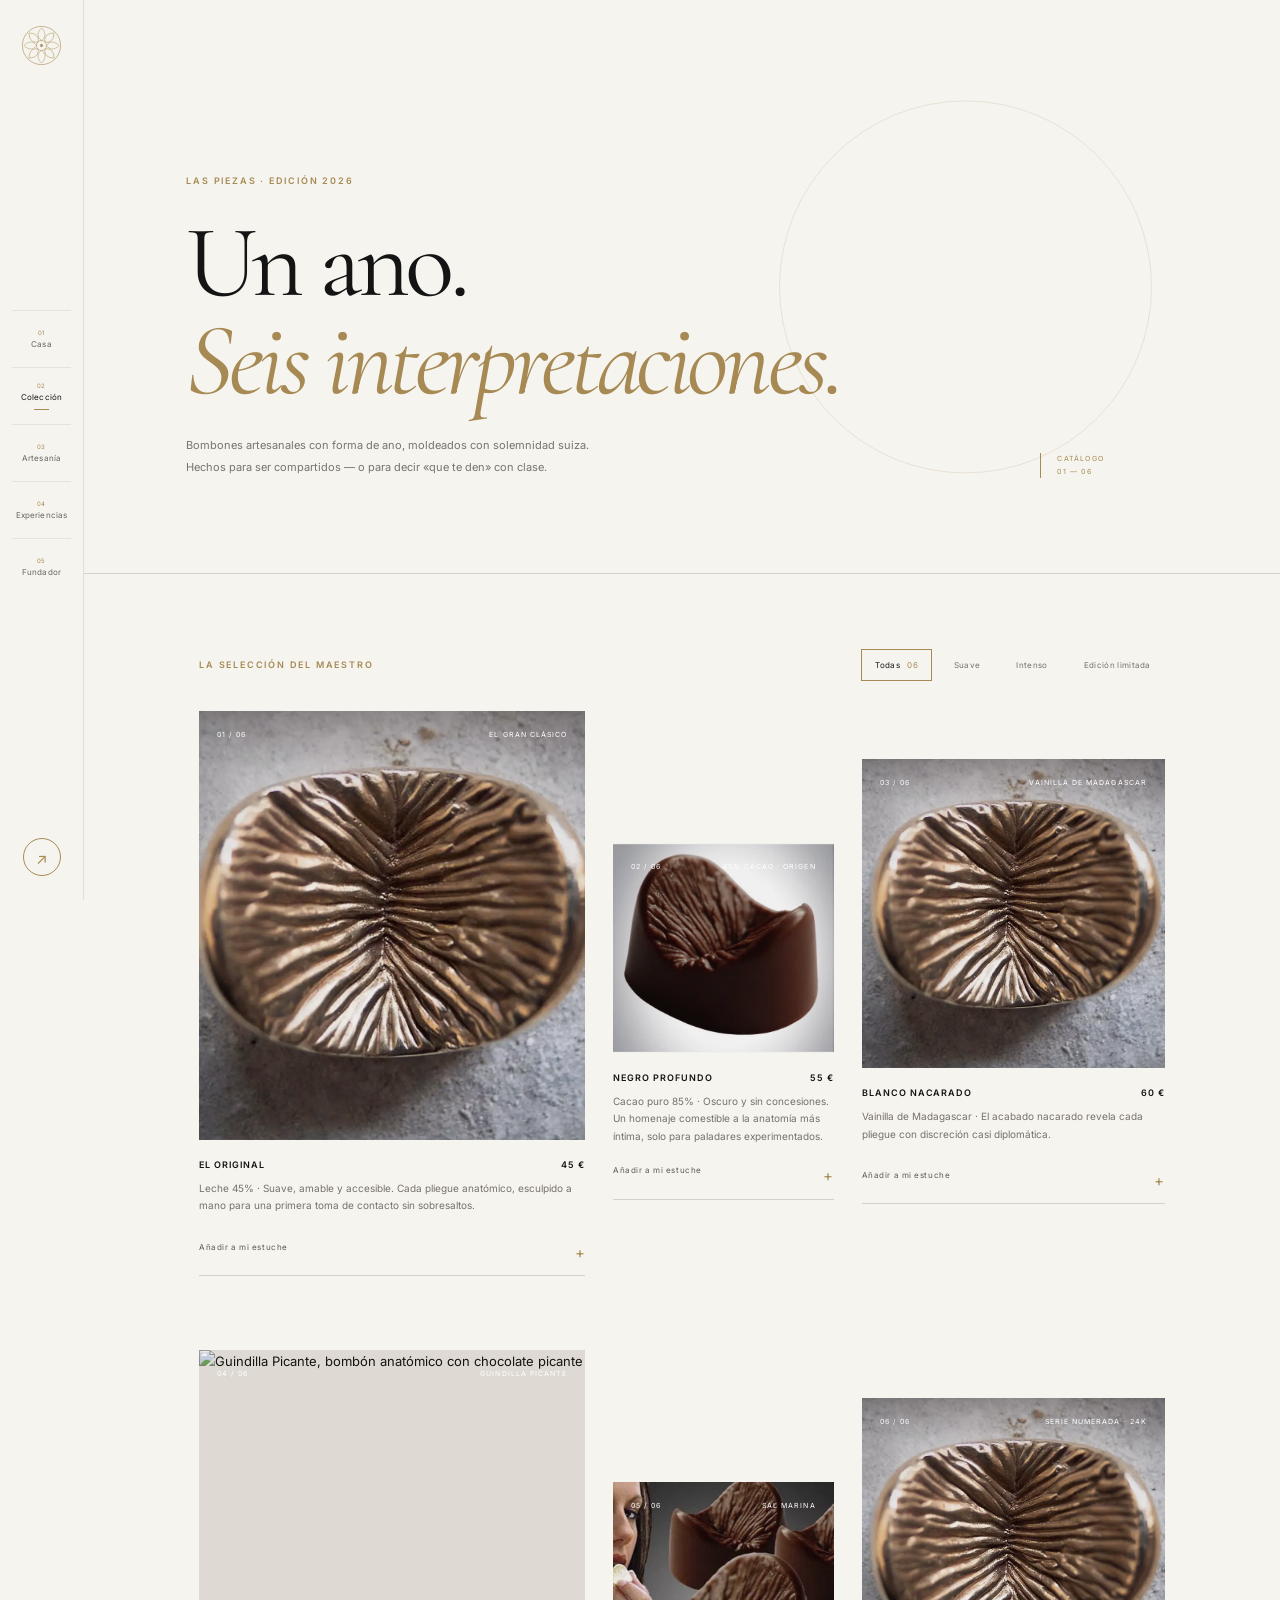
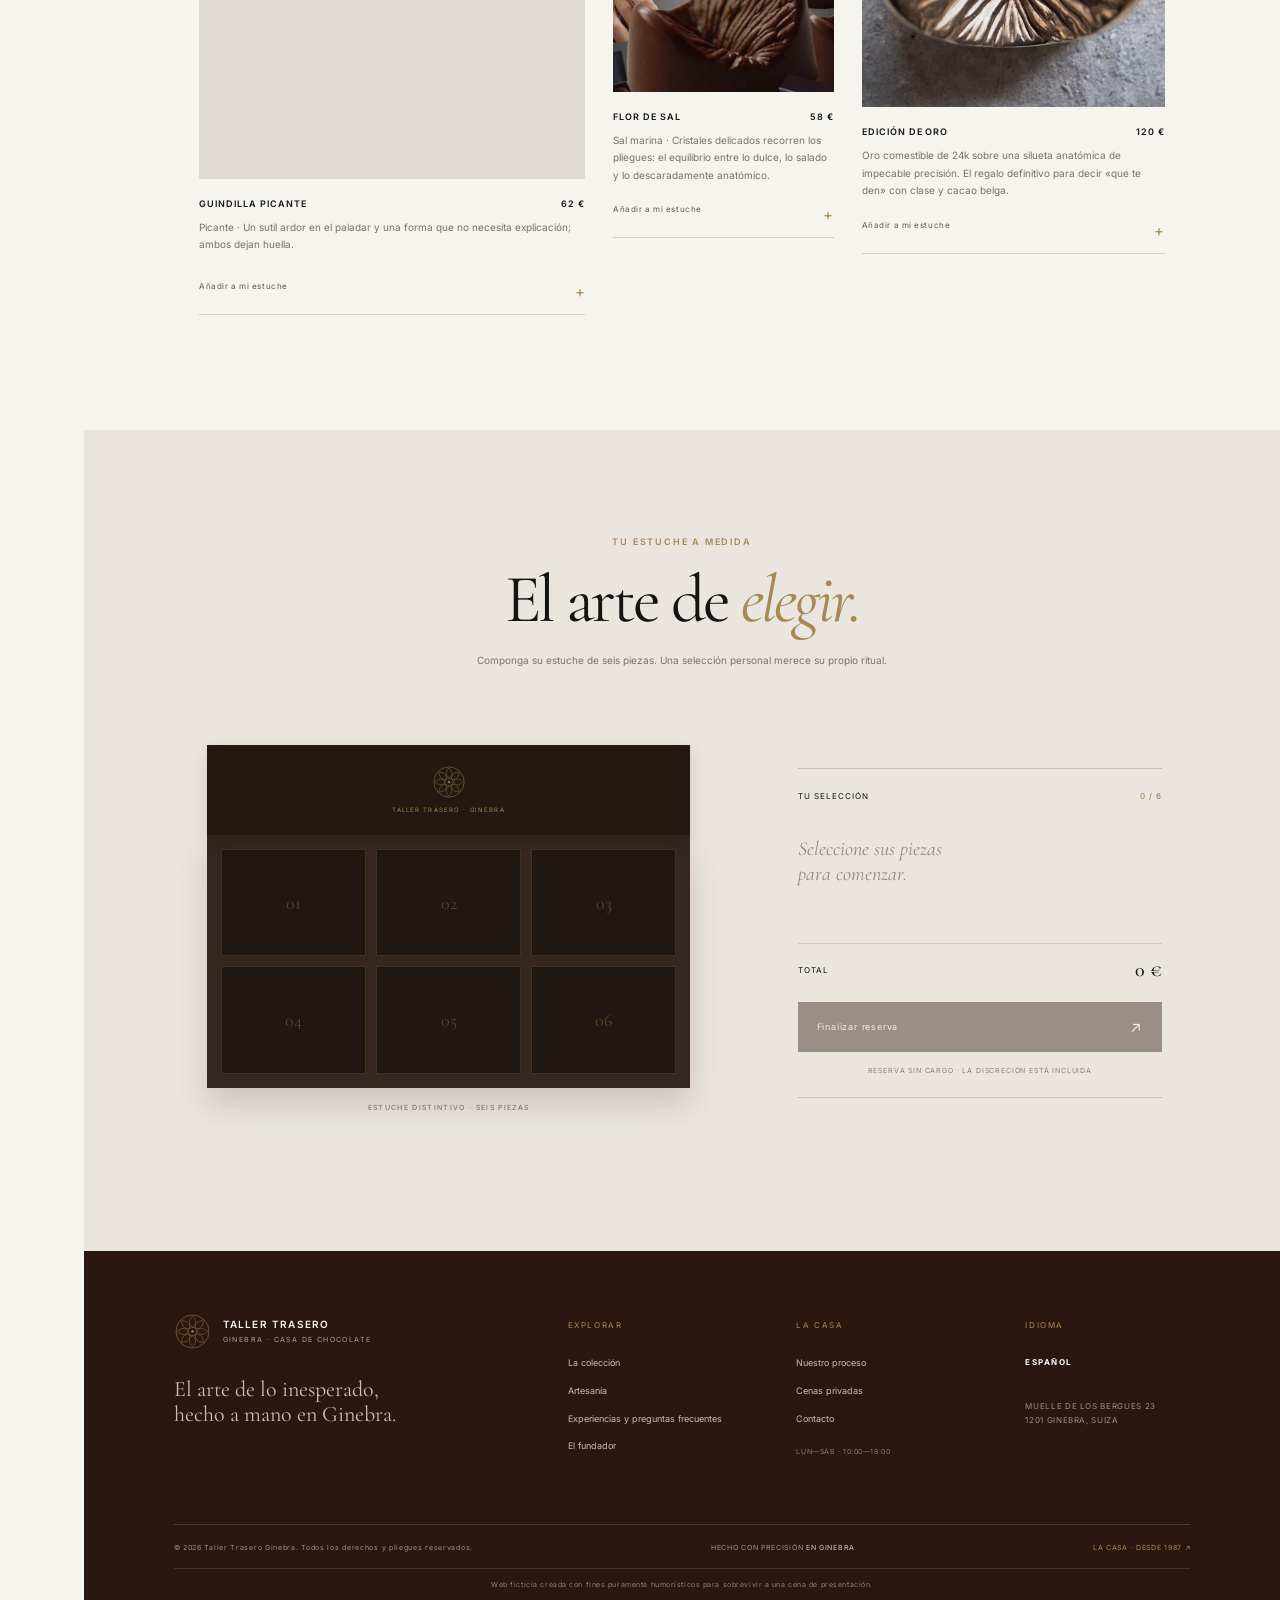
==== coleccion.html @ 3dacf58d "Add files via upload" ====
<!doctype html>
<html lang="es">
<head>
  <meta charset="utf-8"><meta name="viewport" content="width=device-width, initial-scale=1"><meta name="theme-color" content="#f6f4ef">
  <meta name="description" content="Seis bombones ficticios con forma de ano, de leche 45% a oro comestible: anatomía íntima, esculpida en cacao.">
  <title>Bombones con forma de ano — La Colección | Taller Trasero</title>
  <link rel="preconnect" href="https://fonts.googleapis.com"><link rel="preconnect" href="https://fonts.gstatic.com" crossorigin><link href="https://fonts.googleapis.com/css2?family=Cormorant+Garamond:wght@400;500;600;700&family=Inter:wght@300;400;500;600&display=swap" rel="stylesheet"><link rel="stylesheet" href="styles.css"><link rel="stylesheet" href="redesign.css"><script src="app.js" defer></script>
</head>
<body><div class="preloader" aria-hidden="true"><div class="preloader-inner"><img class="preloader-mark" src="img/atelier-sceau.svg" alt=""><span class="preloader-name">GINEBRA · DESDE 1987</span><div class="preloader-line"><i></i></div><span class="preloader-count">00</span></div></div><div class="page-wipe" aria-hidden="true"></div>
<header class="site-header"><a class="wordmark" href="index.html"><img class="brand-seal" src="img/atelier-sceau.svg" alt="Taller Trasero"><span class="wordmark-copy">TALLER TRASERO<small>GINEBRA · CASA DE CHOCOLATE</small></span></a><nav class="desktop-nav" aria-label="Navegación principal"><a href="index.html">Casa</a><a class="active" href="coleccion.html">Colección</a><a href="proceso.html">Artesanía</a><a href="preguntas.html">Experiencias</a><a href="fundador.html">Fundador</a></nav><a class="header-reserve" href="#configurador">Componer una caja <span>↗</span></a><button class="menu-toggle" aria-label="Abrir menú" aria-expanded="false"><span></span><span></span></button><div class="reading-progress"><i></i></div></header>
<div class="mobile-menu" aria-hidden="true"><div class="mobile-menu-top">TALLER TRASERO <span>GINEBRA</span></div><nav><a href="index.html"><small>01</small>Casa</a><a href="coleccion.html"><small>02</small>La colección</a><a href="proceso.html"><small>03</small>Artesanía</a><a href="preguntas.html"><small>04</small>Experiencias y preguntas frecuentes</a><a href="fundador.html"><small>05</small>El fundador</a></nav><span class="mobile-menu-note">CHOCOLATERÍA DE PRECISIÓN · DESDE 1987</span></div>
<main><section class="page-hero collection-hero"><p class="eyebrow reveal">LAS PIEZAS · EDICIÓN 2026</p><h1 class="display reveal">Un ano.<br><em>Seis interpretaciones.</em></h1><p class="page-intro reveal">Bombones artesanales con forma de ano, moldeados con solemnidad suiza.<br>Hechos para ser compartidos — o para decir «que te den» con clase.</p><span class="page-hero-index">CATÁLOGO<br>01 — 06</span></section>
<section class="catalog section-pad"><div class="catalog-toolbar"><p class="eyebrow reveal">LA SELECCIÓN DEL MAESTRO</p><div class="filters reveal" role="group" aria-label="Filtrar por intensidad"><button class="filter-button is-active" data-filter="all">Todas <span>06</span></button><button class="filter-button" data-filter="suave">Suave</button><button class="filter-button" data-filter="intenso">Intenso</button><button class="filter-button" data-filter="limited">Edición limitada</button></div></div>
<div class="product-grid catalog-grid">
<article class="product-card catalog-card reveal" data-intensity="suave" data-id="original" data-price="45"><div class="product-image"><img src="img/98.webp" alt="El Original, estuche de bombones artesanales con forma anatómica"><span class="product-number">01 / 06</span><span class="product-tag">EL GRAN CLÁSICO</span><span class="product-shine"></span></div><div class="product-meta"><span>EL ORIGINAL</span><span>45 €</span></div><p>Leche 45% · Suave, amable y accesible. Cada pliegue anatómico, esculpido a mano para una primera toma de contacto sin sobresaltos.</p><button class="add-piece" data-add="original">Añadir a mi estuche <span>+</span></button></article>
<article class="product-card catalog-card reveal" data-intensity="intenso" data-id="noir" data-price="55"><div class="product-image"><img src="img/ano1.avif" alt="Negro Profundo, bombón de chocolate oscuro con forma anatómica"><span class="product-number">02 / 06</span><span class="product-tag">85% CACAO · ORIGEN</span><span class="product-shine"></span></div><div class="product-meta"><span>NEGRO PROFUNDO</span><span>55 €</span></div><p>Cacao puro 85% · Oscuro y sin concesiones. Un homenaje comestible a la anatomía más íntima, solo para paladares experimentados.</p><button class="add-piece" data-add="noir">Añadir a mi estuche <span>+</span></button></article>
<article class="product-card catalog-card reveal" data-intensity="suave" data-id="blanc" data-price="60"><div class="product-image"><img src="img/98.webp" alt="Blanco Nacarado, primer plano de bombón con pliegues artesanales"><span class="product-number">03 / 06</span><span class="product-tag">VAINILLA DE MADAGASCAR</span><span class="product-shine"></span></div><div class="product-meta"><span>BLANCO NACARADO</span><span>60 €</span></div><p>Vainilla de Madagascar · El acabado nacarado revela cada pliegue con discreción casi diplomática.</p><button class="add-piece" data-add="blanc">Añadir a mi estuche <span>+</span></button></article>
<article class="product-card catalog-card reveal" data-intensity="intenso" data-id="piment" data-price="62"><div class="product-image"><img src="https://images.unsplash.com/photo-1549007994-cb92caebd54b?auto=format&fit=crop&w=1000&q=88" alt="Guindilla Picante, bombón anatómico con chocolate picante"><span class="product-number">04 / 06</span><span class="product-tag">GUINDILLA PICANTE</span><span class="product-shine"></span></div><div class="product-meta"><span>GUINDILLA PICANTE</span><span>62 €</span></div><p>Picante · Un sutil ardor en el paladar y una forma que no necesita explicación; ambos dejan huella.</p><button class="add-piece" data-add="piment">Añadir a mi estuche <span>+</span></button></article>
<article class="product-card catalog-card reveal" data-intensity="suave" data-id="fleur" data-price="58"><div class="product-image"><img src="img/eeb5a645-cfe2-4e63-8466-7c6f9b3dfd2b_16-9-discover-aspect-ratio_default_0.jpg" alt="Degustación de bombón artesanal Flor de Sal"><span class="product-number">05 / 06</span><span class="product-tag">SAL MARINA</span><span class="product-shine"></span></div><div class="product-meta"><span>FLOR DE SAL</span><span>58 €</span></div><p>Sal marina · Cristales delicados recorren los pliegues: el equilibrio entre lo dulce, lo salado y lo descaradamente anatómico.</p><button class="add-piece" data-add="fleur">Añadir a mi estuche <span>+</span></button></article>
<article class="product-card catalog-card reveal" data-intensity="limited" data-id="or" data-price="120"><div class="product-image"><img src="img/98.webp" alt="Edición de Oro, bombón con forma anatómica y acabado dorado"><span class="product-number">06 / 06</span><span class="product-tag">SERIE NUMERADA · 24K</span><span class="product-shine"></span></div><div class="product-meta"><span>EDICIÓN DE ORO</span><span>120 €</span></div><p>Oro comestible de 24k sobre una silueta anatómica de impecable precisión. El regalo definitivo para decir «que te den» con clase y cacao belga.</p><button class="add-piece" data-add="or">Añadir a mi estuche <span>+</span></button></article>
</div></section>
<section class="box-builder section-pad" id="configurador"><div class="builder-heading"><p class="eyebrow reveal">TU ESTUCHE A MEDIDA</p><h2 class="display reveal">El arte de <em>elegir.</em></h2><p class="reveal">Componga su estuche de seis piezas. Una selección personal merece su propio ritual.</p></div><div class="builder-layout"><div class="box-display reveal"><div class="box-lid"><img class="box-seal" src="img/atelier-sceau.svg" alt=""><small>TALLER TRASERO · GINEBRA</small></div><div class="box-slots" aria-label="Contenido del estuche"><div class="box-slot" data-slot="0"><span>01</span></div><div class="box-slot" data-slot="1"><span>02</span></div><div class="box-slot" data-slot="2"><span>03</span></div><div class="box-slot" data-slot="3"><span>04</span></div><div class="box-slot" data-slot="4"><span>05</span></div><div class="box-slot" data-slot="5"><span>06</span></div></div><p class="box-caption">ESTUCHE DISTINTIVO · SEIS PIEZAS</p></div><div class="builder-summary reveal"><div class="summary-top"><span>TU SELECCIÓN</span><span class="box-count"><b id="box-count">0</b> / 6</span></div><div class="selected-list" id="selected-list"><p class="empty-selection">Seleccione sus piezas<br>para comenzar.</p></div><div class="summary-total"><span>TOTAL</span><b id="box-total">0 €</b></div><button class="button button-dark reserve-button" id="reserve-button" disabled><span>Finalizar reserva</span><i>↗</i></button><p class="builder-disclaimer">RESERVA SIN CARGO · LA DISCRECIÓN ESTÁ INCLUIDA</p></div></div></section></main>
<div class="modal-backdrop" id="reservation-modal" aria-hidden="true"><div class="reservation-modal" role="dialog" aria-modal="true" aria-labelledby="modal-title"><button class="modal-close" aria-label="Cerrar">×</button><img class="modal-monogram" src="img/atelier-sceau.svg" alt=""><p class="eyebrow">RESERVA CONFIRMADA</p><h2 class="display" id="modal-title">Una elección<br><em>memorable.</em></h2><p>¡Enhorabuena! Tu caja de bombones de ano ha sido reservada (es broma, pero el hambre no). Como cortesía de la Casa, acabas de invitar oficialmente a una ronda de chupitos al creador de esta web en la cena de hoy.</p><span class="modal-signoff">GRACIAS POR TU GENEROSIDAD.</span><button class="button button-outline modal-done"><span>Volver a la colección</span><i>↗</i></button></div></div>
<footer class="site-footer"><div class="footer-main"><div class="footer-brand"><a class="wordmark footer-wordmark" href="index.html"><img class="brand-seal" src="img/atelier-sceau.svg" alt="Taller Trasero"><span class="wordmark-copy">TALLER TRASERO<small>GINEBRA · CASA DE CHOCOLATE</small></span></a><p>El arte de lo inesperado,<br>hecho a mano en Ginebra.</p></div><div class="footer-column"><span class="footer-label">EXPLORAR</span><a href="coleccion.html">La colección</a><a href="proceso.html">Artesanía</a><a href="preguntas.html">Experiencias y preguntas frecuentes</a><a href="fundador.html">El fundador</a></div><div class="footer-column"><span class="footer-label">LA CASA</span><a href="proceso.html">Nuestro proceso</a><a href="preguntas.html">Cenas privadas</a><a href="preguntas.html">Contacto</a><span class="footer-hours">LUN—SÁB · 10:00—18:00</span></div><div class="footer-column footer-language"><span class="footer-label">IDIOMA</span><span class="language-switch"><b>ESPAÑOL</b></span><span class="footer-address">MUELLE DE LOS BERGUES 23<br>1201 GINEBRA, SUIZA</span></div></div><div class="footer-bottom"><span>© 2026 Taller Trasero Ginebra. Todos los derechos y pliegues reservados.</span><span>HECHO CON PRECISIÓN <b>EN GINEBRA</b></span><a href="fundador.html">LA CASA · DESDE 1987 ↗</a></div><p class="fiction-note">Web ficticia creada con fines puramente humorísticos para sobrevivir a una cena de presentación.</p></footer></body></html>
---- styles.css ----
:root{--paper:#f6f4ef;--stone:#eae6df;--ink:#141414;--muted:#77736d;--gold:#a68953;--cocoa:#2a1810;--line:#d6d1c8;--serif:"Cormorant Garamond",Georgia,serif;--sans:"Inter",Arial,sans-serif;--ease:cubic-bezier(.16,1,.3,1)}
*{box-sizing:border-box}html{scroll-behavior:smooth;scroll-padding-top:90px}body{margin:0;background:var(--paper);color:var(--ink);font-family:var(--sans);font-size:13px;font-weight:400;line-height:1.75;-webkit-font-smoothing:antialiased}body.menu-open,body.modal-open{overflow:hidden}a{color:inherit;text-decoration:none}button,input,select{font:inherit}button{color:inherit}img{display:block;width:100%;height:100%;object-fit:cover}::selection{background:var(--gold);color:#fff}.display{font-family:var(--serif);font-weight:400;letter-spacing:-.045em;line-height:.96}.display em{font-weight:400;color:var(--gold)}.eyebrow{font-size:9px;letter-spacing:.2em;line-height:1.5;font-weight:600}.section-pad{padding-left:9vw;padding-right:9vw}
.preloader{position:fixed;inset:0;z-index:1000;background:var(--cocoa);color:var(--paper);display:grid;place-items:center;transition:transform 1.05s var(--ease),visibility 1.05s}.preloader.is-done{transform:translateY(-101%);visibility:hidden}.preloader-inner{width:min(230px,60vw);display:grid;justify-items:center;gap:12px}.preloader-mark{font:600 52px/.9 var(--serif);letter-spacing:-.08em}.preloader-name{font-size:8px;letter-spacing:.22em}.preloader-line{height:1px;width:100%;background:#745e43;margin-top:8px}.preloader-line i{display:block;width:0;height:100%;background:var(--gold);transition:width .1s linear}.preloader-count{font:400 12px var(--serif);letter-spacing:.12em}
.page-wipe{position:fixed;inset:0;z-index:900;background:var(--cocoa);transform:scaleY(0);transform-origin:bottom;pointer-events:none}.page-wipe.is-active{animation:wipe-out .7s var(--ease) forwards}@keyframes wipe-out{0%{transform:scaleY(0);transform-origin:bottom}45%{transform:scaleY(1);transform-origin:bottom}55%{transform:scaleY(1);transform-origin:top}100%{transform:scaleY(0);transform-origin:top}}
.site-header{position:fixed;left:0;right:0;top:0;height:78px;padding:0 5.2vw;display:flex;align-items:center;justify-content:space-between;z-index:100;background:rgba(246,244,239,.91);backdrop-filter:blur(14px);-webkit-backdrop-filter:blur(14px);border-bottom:1px solid rgba(42,24,16,.09)}.wordmark{display:flex;align-items:center;gap:12px;font-size:10px;font-weight:600;letter-spacing:.12em;line-height:1.25}.wordmark small{display:block;margin-top:5px;font-size:7px;letter-spacing:.2em;font-weight:400;color:var(--muted)}.wordmark-monogram{width:37px;height:37px;border:1px solid var(--gold);border-radius:50%;display:grid;place-items:center;font:500 19px var(--serif);letter-spacing:-.08em;color:var(--gold)}.desktop-nav{position:absolute;left:50%;transform:translateX(-50%);display:flex;gap:34px}.desktop-nav a{font-size:10px;color:#68645e;transition:color .25s}.desktop-nav a:hover,.desktop-nav a.active{color:var(--ink)}.desktop-nav a.active:after{content:"";height:1px;display:block;background:var(--gold);margin-top:5px}.header-reserve{font-size:9px;letter-spacing:.06em;border-bottom:1px solid var(--gold);padding:8px 0}.header-reserve span{color:var(--gold);padding-left:7px}.reading-progress{position:absolute;bottom:-1px;left:0;width:100%;height:2px}.reading-progress i{display:block;width:0;height:100%;background:var(--gold)}.menu-toggle{display:none;border:0;background:none;width:38px;height:38px;padding:10px;z-index:120}.menu-toggle span{display:block;width:19px;height:1px;background:var(--ink);margin:5px auto;transition:transform .35s}.menu-toggle[aria-expanded=true] span:first-child{transform:translateY(3px) rotate(45deg)}.menu-toggle[aria-expanded=true] span:last-child{transform:translateY(-3px) rotate(-45deg)}.mobile-menu{display:none}
.hero{min-height:790px;height:min(100vh,980px);padding:150px 9vw 80px;position:relative;display:grid;grid-template-columns:1fr 1.03fr;align-items:center;gap:5.5vw;overflow:hidden}.hero-copy{position:relative;z-index:2;padding-top:12px}.hero-copy>.eyebrow{color:var(--gold);margin-bottom:26px}.hero-copy>.eyebrow span{padding:0 6px}.hero h1{font-size:clamp(54px,6.45vw,98px);margin:0 0 24px}.hero-sub{font-size:12px;line-height:2;color:#6b665f;margin-bottom:32px}.button{min-height:50px;padding:0 18px;display:inline-flex;align-items:center;justify-content:space-between;gap:44px;font-size:9px;letter-spacing:.09em;border:1px solid;position:relative;overflow:hidden;transition:color .35s,border-color .35s;cursor:pointer}.button:before{content:"";position:absolute;inset:0;transform:translateY(101%);transition:transform .45s var(--ease);z-index:0}.button:hover:before{transform:translateY(0)}.button span,.button i{position:relative;z-index:1;font-style:normal}.button i{font-size:15px}.button-dark{background:var(--cocoa);border-color:var(--cocoa);color:var(--paper)}.button-dark:before{background:var(--gold)}.button-outline{background:transparent;border-color:var(--gold);color:var(--ink)}.button-outline:before{background:var(--gold)}.button-outline:hover{color:#fff}.hero-edition{display:flex;align-items:center;gap:12px;margin-top:68px;font-size:8px;letter-spacing:.12em;line-height:1.8;color:var(--muted)}.hero-edition b{color:var(--ink);font-weight:500}.edition-rule{height:1px;width:36px;background:var(--gold)}.hero-visual{height:min(64vw,670px);max-height:72vh;position:relative;margin-right:-7vw}.hero-image-frame{height:100%;position:relative;overflow:hidden;background:var(--stone)}.hero-image-frame img{filter:saturate(.7);transition:transform 1.2s var(--ease);object-position:center}.hero-image-frame:hover img{transform:scale(1.035)}.hero-image-frame:after{content:"";position:absolute;inset:0;background:linear-gradient(180deg,rgba(0,0,0,.06),transparent 30%,transparent 67%,rgba(0,0,0,.17))}.hero-image-wash{position:absolute;inset:0;z-index:1;background:linear-gradient(90deg,rgba(42,24,16,.14),transparent 40%);mix-blend-mode:multiply}.image-index{position:absolute;z-index:2;bottom:22px;left:22px;color:#fff;font-size:8px;letter-spacing:.17em}.hero-stamp{position:absolute;z-index:2;right:25px;top:25px;border:1px solid rgba(246,244,239,.72);border-radius:50%;height:90px;width:90px;color:#fff;display:flex;flex-direction:column;justify-content:center;align-items:center;text-align:center}.hero-stamp span{font:500 31px/.85 var(--serif)}.hero-stamp small{font-size:6px;letter-spacing:.12em;line-height:1.5;margin-top:5px}.hero-side-note{writing-mode:vertical-rl;position:absolute;right:2vw;top:50%;transform:translateY(-50%);font-size:7px;letter-spacing:.2em;color:var(--muted)}.hero-scroll{position:absolute;bottom:28px;left:9vw;color:var(--muted);font-size:7px;letter-spacing:.17em}.hero-scroll i{font-style:normal;color:var(--gold);margin-left:10px}
.ticker{background:var(--cocoa);color:var(--paper);height:48px;display:flex;align-items:center;overflow:hidden;white-space:nowrap}.ticker-track{display:flex;align-items:center;gap:32px;min-width:max-content;animation:ticker 36s linear infinite}.ticker span{font-size:8px;letter-spacing:.2em}.ticker b{font-size:8px;font-weight:400;color:var(--gold)}@keyframes ticker{to{transform:translateX(-50%)}}
.press-section{padding-top:75px;padding-bottom:72px;text-align:center}.press-section>.eyebrow{color:var(--gold);margin:0 0 32px}.press-logos{display:flex;justify-content:space-between;align-items:center;gap:24px;color:#686159}.press-vogue{font:500 21px var(--serif);letter-spacing:.08em}.press-vogue small{display:block;font:500 6px var(--sans);letter-spacing:.27em}.press-michelin{font:500 9px/1.1 var(--sans);letter-spacing:.14em}.press-michelin b{font-size:15px;letter-spacing:.18em}.press-ft{font:600 14px Georgia,serif;letter-spacing:-.04em}.press-bon{font:600 20px var(--serif);font-style:italic}
.collection-preview{padding-top:105px;padding-bottom:125px;background:#eeebe5}.section-heading{display:flex;align-items:flex-end;justify-content:space-between;margin-bottom:44px}.section-heading .eyebrow,.catalog-toolbar .eyebrow,.builder-heading .eyebrow,.facts-heading .eyebrow{color:var(--gold);margin:0 0 19px}.section-heading h2,.builder-heading h2,.facts-heading h2{font-size:clamp(44px,5.3vw,74px);margin:0}.text-link{font-size:9px;letter-spacing:.08em;border-bottom:1px solid var(--gold);padding-bottom:8px;white-space:nowrap}.text-link span{color:var(--gold);margin-left:14px}.product-grid{display:grid;grid-template-columns:repeat(3,minmax(0,1fr));gap:22px}.product-card{min-width:0}.product-image{height:auto;aspect-ratio:1/1.07;position:relative;overflow:hidden;background:var(--stone)}.product-image img{filter:saturate(.65);transition:transform .8s var(--ease),filter .8s}.product-card:hover .product-image img{transform:scale(1.04);filter:saturate(.85)}.product-image:after{content:"";position:absolute;inset:0;background:rgba(42,24,16,.06);pointer-events:none}.product-number,.product-tag{position:absolute;z-index:2;top:18px;font-size:7px;letter-spacing:.15em;color:#fff}.product-number{left:18px}.product-tag{right:18px;text-align:right}.product-shine{position:absolute;z-index:3;inset:-50%;background:linear-gradient(115deg,transparent 42%,rgba(255,239,196,.25) 49%,rgba(166,137,83,.19) 52%,transparent 60%);transform:translateX(-75%) rotate(9deg);transition:transform .85s var(--ease);pointer-events:none}.product-card:hover .product-shine,.product-card.is-shining .product-shine{transform:translateX(65%) rotate(9deg)}.product-meta{display:flex;justify-content:space-between;gap:10px;margin-top:17px;font-size:9px;font-weight:600;letter-spacing:.11em}.product-card>p{font-size:10px;line-height:1.75;color:#77716a;margin:7px 0 0}.mobile-only{display:none}
.manifesto{display:grid;grid-template-columns:1fr 1fr;min-height:575px;background:#d9d4cc}.manifesto-image{height:100%;min-height:575px;overflow:hidden}.manifesto-image img{filter:saturate(.5);object-position:center}.manifesto-copy{padding:80px 10vw 70px 8vw;position:relative;align-self:center}.manifesto-copy .eyebrow{color:var(--gold)}.quote-mark{display:block;font:100px/.8 var(--serif);color:var(--gold);margin-top:40px}.manifesto blockquote{font-size:clamp(38px,4.2vw,60px);margin:0;max-width:560px}.manifesto-credit{font-size:8px;letter-spacing:.13em;margin-top:28px}.manifesto-credit span{color:var(--muted)}.manifesto-seal{position:absolute;right:7vw;bottom:48px;width:68px;height:68px;border:1px solid rgba(166,137,83,.65);border-radius:50%;display:grid;place-content:center;text-align:center;font-size:6px;line-height:1.4;letter-spacing:.15em;color:var(--gold)}.manifesto-seal b{font:500 20px var(--serif)}
.founder-teaser{padding-top:105px;padding-bottom:120px}.teaser-rule{height:1px;background:var(--line);margin-bottom:50px;transform-origin:left}.founder-teaser>.eyebrow{color:var(--gold)}.teaser-row{display:grid;grid-template-columns:1fr .8fr 64px;align-items:end;gap:30px}.teaser-row h2{font-size:clamp(49px,6vw,82px);margin:15px 0 0}.teaser-row p{font-size:11px;color:var(--muted);margin:0 0 7px}.round-link{width:58px;height:58px;border:1px solid var(--gold);border-radius:50%;display:grid;place-items:center;font-size:21px;color:var(--gold);transition:background .3s,color .3s,transform .3s}.round-link:hover{background:var(--gold);color:#fff;transform:rotate(45deg)}
.site-footer{background:var(--cocoa);color:var(--paper);padding:62px 7vw 20px}.footer-main{display:grid;grid-template-columns:2fr 1fr 1fr 1fr;gap:5vw;padding-bottom:65px}.footer-wordmark{color:var(--paper)}.footer-wordmark small{color:#a7a097}.footer-brand>p{font:400 22px/1.15 var(--serif);color:#c7c0b5;margin-top:27px}.footer-column{display:flex;flex-direction:column;align-items:flex-start;gap:12px;padding-top:5px;font-size:9px;color:#c5bdb3}.footer-label{color:var(--gold);font-size:8px;letter-spacing:.2em;margin-bottom:11px}.footer-column a{transition:color .2s}.footer-column a:hover{color:#fff}.footer-hours{font-size:7px;letter-spacing:.08em;color:#86796c;margin-top:8px}.language-switch{font-size:8px;letter-spacing:.18em}.language-switch i{font-style:normal;color:#796e63;padding:0 5px}.language-switch b{color:#fff}.footer-address{font-size:8px;line-height:1.8;letter-spacing:.08em;color:#998f83;margin-top:18px}.footer-bottom{border-top:1px solid rgba(246,244,239,.16);padding-top:17px;display:flex;justify-content:space-between;gap:20px;font-size:7px;letter-spacing:.1em;color:#9e9487}.footer-bottom b{font-weight:400;color:#d4cab9}.footer-bottom a{color:var(--gold)}
.page-hero{min-height:485px;padding:174px 9vw 95px;position:relative;overflow:hidden;border-bottom:1px solid var(--line)}.page-hero:after{content:"";position:absolute;width:37vw;height:37vw;max-width:540px;max-height:540px;border-radius:50%;border:1px solid rgba(166,137,83,.18);right:7vw;top:105px;pointer-events:none}.page-hero>.eyebrow{color:var(--gold);margin:0 0 25px}.page-hero h1{font-size:clamp(58px,8vw,112px);margin:0}.page-intro{font-size:11px;line-height:2;color:var(--muted);margin:25px 0 0}.page-hero-index{position:absolute;right:9vw;bottom:40px;font-size:7px;line-height:1.8;letter-spacing:.17em;color:var(--gold);text-align:right}
.catalog{padding-top:75px;padding-bottom:115px}.catalog-toolbar{display:flex;justify-content:space-between;align-items:center;margin-bottom:30px}.catalog-toolbar .eyebrow{margin:0}.filters{display:flex;gap:8px}.filter-button{border:1px solid transparent;background:none;padding:8px 13px;font-size:8px;letter-spacing:.04em;color:#77716a;cursor:pointer;transition:all .3s}.filter-button:hover,.filter-button.is-active{color:var(--ink);border-color:var(--gold)}.filter-button span{color:var(--gold);margin-left:5px}.catalog-grid{grid-template-columns:repeat(3,minmax(0,1fr));row-gap:52px}.catalog-card>p{min-height:42px}.add-piece{border:0;border-bottom:1px solid var(--line);width:100%;text-align:left;background:none;padding:12px 0 9px;margin-top:6px;font-size:8px;letter-spacing:.07em;color:#5e5952;display:flex;justify-content:space-between;cursor:pointer;transition:color .25s,border-color .25s}.add-piece span{font-size:15px;color:var(--gold)}.add-piece:hover{color:var(--gold);border-color:var(--gold)}.catalog-card.is-hidden{display:none}
.box-builder{background:var(--stone);padding-top:105px;padding-bottom:115px}.builder-heading{text-align:center;max-width:590px;margin:0 auto 60px}.builder-heading>p:last-child{color:var(--muted);font-size:10px;margin-top:20px}.builder-layout{display:grid;grid-template-columns:1.15fr .85fr;gap:8vw;max-width:960px;margin:0 auto;align-items:center}.box-display{padding:15px 5px}.box-lid{height:90px;background:#241811;color:var(--gold);display:flex;align-items:center;justify-content:center;flex-direction:column;gap:6px;box-shadow:0 6px 14px rgba(0,0,0,.12);position:relative;z-index:1}.box-lid span{font:500 28px/.8 var(--serif)}.box-lid small{font-size:6px;letter-spacing:.19em}.box-slots{display:grid;grid-template-columns:repeat(3,1fr);background:#35261f;padding:14px;gap:10px;box-shadow:0 17px 30px rgba(42,24,16,.16)}.box-slot{aspect-ratio:1.35;background:#211712;border:1px solid rgba(166,137,83,.23);display:grid;place-items:center;position:relative;overflow:hidden;transition:background .3s,transform .35s var(--ease)}.box-slot>span{font:400 18px var(--serif);color:rgba(166,137,83,.4)}.box-slot.is-filled{background:radial-gradient(ellipse at 50% 45%,#7d5140 0,#452a20 35%,#251811 70%);animation:slot-pop .45s var(--ease)}.box-slot.is-filled:before{content:"";position:absolute;width:43%;height:38%;border-radius:48% 52% 43% 57%;background:radial-gradient(ellipse at 38% 30%,#976a50,#48291d 63%,#1d110c);box-shadow:inset 4px 2px 6px rgba(255,224,184,.15),3px 4px 5px rgba(0,0,0,.5);transform:rotate(-5deg)}.box-slot.is-filled>span{position:absolute;right:8px;top:4px;font:400 7px var(--sans);color:rgba(255,255,255,.55)}@keyframes slot-pop{0%{transform:scale(.88);opacity:.5}100%{transform:scale(1);opacity:1}}.box-caption{text-align:center;font-size:7px;letter-spacing:.19em;color:#766a5e;margin-top:14px}.builder-summary{border-top:1px solid #c9c1b6;border-bottom:1px solid #c9c1b6;padding:20px 0}.summary-top,.summary-total{display:flex;justify-content:space-between;align-items:center;font-size:8px;letter-spacing:.13em}.box-count{color:var(--muted)}.box-count b{color:var(--gold);font-weight:500}.selected-list{min-height:140px;padding:14px 0}.empty-selection{font:italic 20px/1.25 var(--serif);color:#948a7f}.selected-item{display:flex;justify-content:space-between;align-items:center;padding:7px 0;font-size:9px;border-bottom:1px solid rgba(42,24,16,.1)}.selected-item button{border:0;background:none;color:#9a8b79;font-size:15px;cursor:pointer}.summary-total{padding:14px 0 20px;border-top:1px solid rgba(42,24,16,.13)}.summary-total b{font:500 20px var(--serif);letter-spacing:0}.reserve-button{width:100%}.reserve-button:disabled{opacity:.42;cursor:not-allowed}.builder-disclaimer{text-align:center;font-size:7px;letter-spacing:.12em;color:#8b8175;margin:13px 0 0}.modal-backdrop{position:fixed;inset:0;z-index:500;background:rgba(20,15,12,.73);display:grid;place-items:center;padding:22px;opacity:0;visibility:hidden;transition:opacity .35s,visibility .35s}.modal-backdrop.is-open{opacity:1;visibility:visible}.reservation-modal{max-width:470px;width:100%;background:var(--paper);padding:52px clamp(28px,6vw,65px);text-align:center;position:relative;transform:translateY(18px);transition:transform .5s var(--ease)}.is-open .reservation-modal{transform:translateY(0)}.modal-close{position:absolute;right:17px;top:13px;border:0;background:none;font-size:26px;font-weight:300;color:#8a8177;cursor:pointer}.modal-monogram{font:500 28px var(--serif);color:var(--gold)}.reservation-modal>.eyebrow{color:var(--gold);margin:14px 0}.reservation-modal h2{font-size:51px;margin:0 0 18px}.reservation-modal>p:not(.eyebrow){font:400 17px/1.45 var(--serif);color:#5d554c}.modal-signoff{font-size:7px;letter-spacing:.17em;color:var(--gold);display:block;margin:20px 0 24px}.modal-done{font-size:8px}
.process-hero{background:#eeebe5}.process-intro{display:grid;grid-template-columns:1fr 1fr;gap:9vw;align-items:center;padding-top:110px;padding-bottom:115px}.process-intro-image{position:relative;height:430px}.process-intro-image img{filter:saturate(.55)}.process-intro-image span,.step-visual span,.catering-image>span{position:absolute;left:18px;bottom:17px;color:#fff;font-size:7px;letter-spacing:.17em}.process-intro-copy .eyebrow{color:var(--gold)}.process-intro-copy h2{font-size:clamp(46px,5vw,70px);margin:22px 0}.process-intro-copy>p:not(.eyebrow){max-width:390px;color:#746e66;font-size:11px;line-height:2;margin-bottom:26px}.process-steps{padding:0 9vw}.process-step{display:grid;grid-template-columns:75px 1.1fr .82fr;gap:4vw;align-items:center;border-top:1px solid var(--line);padding:75px 0;position:relative}.step-number{align-self:start;font:400 57px/1 var(--serif);color:var(--gold)}.step-number span{font-size:21px;margin-left:10px;color:#c4b8a5}.step-content>.eyebrow{color:var(--gold)}.step-content h2{font-size:clamp(42px,4.3vw,61px);margin:14px 0 17px}.step-content>p:not(.eyebrow){max-width:470px;color:#746e66;font-size:10px;line-height:2}.step-spec{display:grid;grid-template-columns:1fr 1fr;gap:7px 15px;border-top:1px solid var(--line);padding-top:13px;margin-top:22px;max-width:430px;font-size:7px;letter-spacing:.13em;color:#887e70}.step-spec b{font-weight:500;color:var(--ink)}.step-visual{height:330px;position:relative;overflow:hidden;background:var(--stone)}.step-visual img{filter:saturate(.55);transition:transform .8s var(--ease)}.step-visual:hover img{transform:scale(1.04)}.step-visual:after,.process-intro-image:after,.catering-image:after{content:"";position:absolute;inset:0;background:linear-gradient(180deg,transparent 65%,rgba(0,0,0,.3));pointer-events:none}.comparison-section{padding-top:100px;padding-bottom:120px;background:#eae6df}.comparison-section>.eyebrow{color:var(--gold)}.comparison-section h2{font-size:clamp(46px,5.3vw,74px);margin:15px 0 45px}.comparison-table{border-top:1px solid #cbc4b9}.comparison-row{display:grid;grid-template-columns:.75fr 1.2fr 1.3fr;gap:20px;padding:17px 13px;border-bottom:1px solid #cbc4b9;font-size:9px;color:#726b62}.comparison-row>span:first-child{color:var(--ink)}.comparison-row b{font-weight:500;color:var(--cocoa)}.comparison-head{font-size:7px;letter-spacing:.15em;color:var(--gold);padding-top:13px;padding-bottom:13px}
.faq-hero{background:#eeebe5}.faq-section{display:grid;grid-template-columns:.72fr 1.28fr;gap:10vw;padding-top:120px;padding-bottom:125px}.faq-aside>.eyebrow{color:var(--gold)}.faq-aside h2{font-size:clamp(46px,5vw,69px);margin:20px 0}.faq-aside>p:not(.eyebrow){max-width:250px;color:var(--muted);font-size:10px;line-height:1.9;margin-bottom:24px}.accordion{border-top:1px solid var(--line)}.faq-item{border-bottom:1px solid var(--line)}.faq-question{display:flex;align-items:center;justify-content:space-between;width:100%;padding:22px 0;background:none;border:0;text-align:left;cursor:pointer;font:400 23px/1.2 var(--serif);letter-spacing:-.02em}.faq-question i{position:relative;width:18px;height:18px;flex:0 0 18px;margin-left:16px}.faq-question i:before,.faq-question i:after{content:"";position:absolute;background:var(--gold);left:3px;top:8px;width:12px;height:1px;transition:transform .3s}.faq-question i:after{transform:rotate(90deg)}.faq-item.is-open .faq-question i:after{transform:rotate(0)}.faq-answer{display:grid;grid-template-rows:0fr;transition:grid-template-rows .45s var(--ease)}.faq-item.is-open .faq-answer{grid-template-rows:1fr}.faq-answer p{overflow:hidden;margin:0;max-width:570px;padding:0 35px 0 0;color:#756f67;font-size:10px;line-height:1.9;transition:padding .4s}.faq-item.is-open .faq-answer p{padding:0 35px 22px 0}
.catering-section{display:grid;grid-template-columns:1fr 1fr;background:#ded9d1}.catering-image{min-height:690px;position:relative}.catering-image img{filter:saturate(.55)}.catering-image:after{background:linear-gradient(180deg,transparent 60%,rgba(0,0,0,.42))}.catering-content{padding:90px clamp(35px,8vw,120px);align-self:center}.catering-content>.eyebrow{color:var(--gold)}.catering-content h2{font-size:clamp(47px,5vw,70px);margin:20px 0}.catering-content>p:not(.eyebrow){max-width:390px;color:#716b64;font-size:10px;line-height:2;margin-bottom:28px}.contact-form{display:grid;gap:17px}.contact-form label{font-size:7px;letter-spacing:.15em;color:#766e64}.contact-form input,.contact-form select{display:block;width:100%;margin-top:6px;padding:10px 0;border:0;border-bottom:1px solid #b8afa3;background:transparent;color:var(--ink);border-radius:0;font-size:10px;outline:none}.contact-form input:focus,.contact-form select:focus{border-color:var(--gold)}.contact-form input::placeholder{color:#9e968d}.contact-form select{appearance:none;cursor:pointer}.contact-form .button{justify-self:start;margin-top:7px}.form-response{min-height:20px;font:italic 17px/1.3 var(--serif);color:var(--cocoa);margin:0}
.founder-page-hero{min-height:650px;padding:160px 9vw 80px;display:grid;grid-template-columns:1fr .83fr;gap:7vw;align-items:center;background:#eeebe5}.founder-page-hero>.founder-info>.eyebrow{color:var(--gold)}.founder-page-hero>div:first-child>.eyebrow{color:var(--gold)}.founder-page-hero h1{font-size:clamp(54px,7vw,98px);margin:24px 0}.founder-deck{max-width:360px;color:var(--muted);font-size:11px;line-height:1.9}.founder-issue{display:block;margin-top:40px;color:var(--gold);font-size:7px;letter-spacing:.16em;line-height:1.8}.founder-photo-wrap{height:460px;position:relative;background:#d6d0c7;overflow:hidden}.founder-photo{position:absolute;inset:0;z-index:2;object-position:center 35%;font-size:0}.founder-photo[src=""]{display:none}.founder-photo-wrap:has(.founder-photo:not([src])) .founder-photo{display:none}.photo-placeholder{position:absolute;inset:0;display:flex;flex-direction:column;justify-content:center;align-items:center;text-align:center;color:#736a60}.photo-placeholder>span{font:400 125px/.8 var(--serif);color:rgba(166,137,83,.5)}.photo-placeholder b{font-size:7px;letter-spacing:.22em;margin-top:20px}.photo-placeholder small{font-size:7px;letter-spacing:.16em;margin-top:5px}.photo-placeholder em{max-width:220px;font:italic 11px/1.5 var(--serif);margin-top:34px;color:#877e73}.photo-note{position:absolute;bottom:15px;left:15px;z-index:3;color:#fff;font-size:7px;letter-spacing:.16em}.founder-story{display:grid;grid-template-columns:.55fr 1.45fr;gap:9vw;padding-top:125px;padding-bottom:130px}.story-aside>.eyebrow,.story-copy>.eyebrow{color:var(--gold)}.story-big-number{display:block;font:400 102px/.9 var(--serif);margin-top:32px;color:var(--cocoa)}.story-big-number small{display:block;font:500 8px var(--sans);letter-spacing:.2em;color:var(--gold);margin-top:8px}.story-aside-note{font-size:7px;line-height:2;letter-spacing:.13em;color:#898177;margin-top:25px}.story-copy h2{font-size:62px;margin:20px 0}.story-copy>p:not(.eyebrow){max-width:590px;color:#6f6961;font-size:11px;line-height:2.1;margin:18px 0}.story-copy .story-lead{font:400 24px/1.3 var(--serif)!important;color:var(--cocoa)!important}.story-copy .story-signoff{font:italic 18px/1.4 var(--serif)!important;color:var(--cocoa)!important;margin-top:32px!important}.signature{display:block;font:italic 38px var(--serif);color:var(--gold);transform:rotate(-8deg);margin:20px 0 0 12px}.founder-facts{background:#eae6df;padding-top:100px;padding-bottom:110px;display:grid;grid-template-columns:.8fr 1.2fr;gap:9vw}.facts-heading h2{font-size:clamp(48px,5vw,70px)}.facts-table>div{display:grid;grid-template-columns:.8fr 1.2fr;gap:20px;border-bottom:1px solid #cbc4b9;padding:16px 3px;font-size:9px}.facts-table>div:first-child{border-top:1px solid #cbc4b9}.facts-table span{color:#7b7369}.facts-table b{font-weight:500;color:var(--cocoa)}.founder-thanks{text-align:center;padding:100px 20px 115px}.founder-thanks>.eyebrow{color:var(--gold)}.founder-thanks h2{font-size:clamp(55px,7vw,90px);margin:20px 0 30px}.founder-thanks .button{margin:auto}
.reveal{opacity:0;transform:translateY(20px);transition:opacity .8s var(--ease),transform .8s var(--ease)}.reveal.is-visible{opacity:1;transform:translateY(0)}.reveal:nth-child(2){transition-delay:.08s}.reveal:nth-child(3){transition-delay:.15s}.reveal:nth-child(4){transition-delay:.22s}.line-reveal{transform:scaleX(0);transform-origin:left;transition:transform 1s var(--ease)}.line-reveal.is-visible{transform:scaleX(1)}
.box-slot.is-filled[data-piece="blanc"]{background:radial-gradient(ellipse at 50% 45%,#b49a7c,#64503f 43%,#251811 75%)}.box-slot.is-filled[data-piece="or"]{background:radial-gradient(ellipse at 50% 45%,#ad8b3d,#705426 43%,#251811 75%)}.box-slot.is-filled[data-piece="piment"]{background:radial-gradient(ellipse at 50% 45%,#8c4933,#53271c 43%,#251811 75%)}.box-slot.is-filled[data-piece="fleur"]{background:radial-gradient(ellipse at 50% 45%,#86614c,#482d21 43%,#251811 75%)}.box-slot.is-removing{animation:slot-remove .28s ease forwards}@keyframes slot-remove{to{opacity:.15;transform:scale(.88)}}.add-piece.piece-added{color:var(--gold);border-color:var(--gold)}.capacity-reached .box-slots{animation:box-shake .35s ease-in-out}@keyframes box-shake{25%{transform:translateX(-4px)}75%{transform:translateX(4px)}}.confetti-piece{position:fixed;z-index:600;top:-16px;width:5px;height:9px;pointer-events:none;animation:confetti-fall var(--fall) cubic-bezier(.26,.7,.42,1) forwards}@keyframes confetti-fall{to{transform:translate3d(var(--drift),110vh,0) rotate(620deg);opacity:.1}}
@media(max-width:1000px){.site-header{padding:0 4vw}.desktop-nav{gap:20px}.hero{padding-left:7vw;padding-right:7vw;gap:4vw}.hero h1{font-size:clamp(52px,7vw,80px)}.hero-visual{margin-right:-5vw}.section-pad{padding-left:7vw;padding-right:7vw}.manifesto-copy{padding-left:7vw;padding-right:7vw}.footer-main{grid-template-columns:1.5fr 1fr 1fr 1fr;gap:3vw}.process-steps{padding:0 7vw}.process-step{grid-template-columns:55px 1fr .7fr;gap:3vw}.step-visual{height:270px}.catering-content{padding:70px 6vw}.founder-page-hero{padding-left:7vw;padding-right:7vw}.founder-photo-wrap{height:400px}}
@media(max-width:760px){html{scroll-padding-top:68px}.site-header{height:66px;padding:0 20px}.wordmark{font-size:9px;gap:9px}.wordmark-monogram{width:33px;height:33px}.wordmark small{font-size:6px}.desktop-nav,.header-reserve{display:none}.menu-toggle{display:block}.mobile-menu{position:fixed;inset:0;z-index:110;background:var(--cocoa);color:var(--paper);display:flex;flex-direction:column;justify-content:space-between;padding:92px 28px 32px;opacity:0;visibility:hidden;transform:translateY(-12px);transition:opacity .4s,transform .5s var(--ease),visibility .4s}.mobile-menu.is-open{opacity:1;visibility:visible;transform:translateY(0)}.mobile-menu-top{font-size:8px;letter-spacing:.2em;color:var(--gold)}.mobile-menu-top span{color:#b4a99b}.mobile-menu nav{display:grid}.mobile-menu nav a{font:400 clamp(38px,10vw,58px)/1.2 var(--serif);border-bottom:1px solid rgba(246,244,239,.17);padding:11px 0}.mobile-menu nav small{font:400 8px var(--sans);color:var(--gold);letter-spacing:.12em;display:inline-block;width:36px;vertical-align:middle}.mobile-menu-note{font-size:7px;letter-spacing:.18em;color:#988c7e}.hero{min-height:0;height:auto;padding:123px 24px 70px;display:flex;flex-direction:column;align-items:stretch;gap:36px}.hero-copy{padding:0}.hero-copy>.eyebrow{font-size:7px;margin-bottom:21px}.hero h1{font-size:clamp(51px,12vw,76px);margin-bottom:20px}.hero-sub{font-size:10px;margin-bottom:23px}.hero-edition{margin-top:35px}.hero-visual{height:105vw;max-height:540px;margin:0 0 0 10vw}.hero-image-frame{height:100%}.hero-side-note{display:none}.hero-scroll{left:24px;bottom:23px;font-size:6px}.hero-stamp{height:74px;width:74px;right:15px;top:15px}.hero-stamp span{font-size:26px}.ticker{height:40px}.ticker-track{gap:22px}.ticker span{font-size:7px}.press-section{padding:52px 25px}.press-logos{display:grid;grid-template-columns:1fr 1fr;justify-items:center;gap:28px 18px}.press-vogue{font-size:19px}.press-ft{font-size:12px}.press-bon{font-size:18px}.section-pad{padding-left:24px;padding-right:24px}.collection-preview{padding-top:73px;padding-bottom:78px}.section-heading{display:block;margin-bottom:28px}.section-heading h2,.builder-heading h2,.facts-heading h2{font-size:51px}.section-heading .text-link{display:inline-block;margin-top:20px}.product-grid{grid-template-columns:1fr;gap:30px}.preview-grid .product-card:not(:first-child){display:none}.preview-grid .product-image{aspect-ratio:1/1}.preview-grid .product-meta{margin-top:12px}.mobile-only{display:inline-flex;margin-top:30px}.manifesto{grid-template-columns:1fr}.manifesto-image{min-height:0;height:74vw;max-height:430px}.manifesto-copy{padding:60px 25px 78px}.quote-mark{font-size:75px;margin-top:24px}.manifesto blockquote{font-size:47px}.manifesto-seal{right:25px;bottom:24px;height:57px;width:57px}.founder-teaser{padding-top:68px;padding-bottom:80px}.teaser-rule{margin-bottom:34px}.teaser-row{grid-template-columns:1fr 55px;gap:16px}.teaser-row h2{font-size:55px;grid-column:1/2}.teaser-row p{grid-column:1/2;grid-row:2}.round-link{grid-column:2;grid-row:1/3;width:50px;height:50px}.site-footer{padding:48px 24px 20px}.footer-main{grid-template-columns:1fr 1fr;gap:35px 20px;padding-bottom:42px}.footer-brand{grid-column:1/-1}.footer-brand>p{font-size:19px;margin-top:19px}.footer-column{font-size:8px;gap:10px}.footer-bottom{display:grid;grid-template-columns:1fr 1fr;gap:13px;font-size:6px}.footer-bottom>span:first-child{grid-column:1/-1}.footer-bottom>span:nth-child(2){text-align:right}.page-hero{min-height:410px;padding:130px 24px 72px}.page-hero:after{width:60vw;height:60vw;right:-5vw;top:96px}.page-hero>.eyebrow{font-size:7px}.page-hero h1{font-size:clamp(53px,12vw,78px)}.page-intro{font-size:10px}.page-hero-index{right:24px;bottom:20px;font-size:6px}.catalog{padding-top:50px;padding-bottom:75px}.catalog-toolbar{display:block;margin-bottom:25px}.catalog-toolbar .eyebrow{margin-bottom:17px}.filters{gap:2px;overflow:auto;white-space:nowrap;margin-right:-24px;padding-right:24px}.filter-button{padding:8px 10px;font-size:7px}.catalog-grid{grid-template-columns:1fr;gap:38px}.catalog-card>p{min-height:0}.catalog-card .product-image{aspect-ratio:1/1}.box-builder{padding-top:70px;padding-bottom:80px}.builder-heading{margin-bottom:35px}.builder-heading h2{font-size:54px}.builder-layout{grid-template-columns:1fr;gap:33px}.box-display{padding:0}.box-lid{height:75px}.box-slots{padding:10px;gap:8px}.box-slot{aspect-ratio:1.2}.selected-list{min-height:105px}.reservation-modal{padding:42px 25px}.reservation-modal h2{font-size:46px}.reservation-modal>p:not(.eyebrow){font-size:16px}.process-intro{grid-template-columns:1fr;gap:38px;padding-top:70px;padding-bottom:75px}.process-intro-image{height:70vw;max-height:420px}.process-intro-copy h2{font-size:51px}.process-steps{padding:0 24px}.process-step{grid-template-columns:38px 1fr;gap:15px;padding:45px 0}.step-number{font-size:39px}.step-number span{font-size:14px;margin-left:4px}.step-content h2{font-size:47px}.step-content>p:not(.eyebrow){font-size:9px}.step-spec{font-size:6px}.step-visual{grid-column:2;height:60vw;max-height:330px;margin-top:7px}.comparison-section{padding-top:72px;padding-bottom:78px}.comparison-section h2{font-size:51px;margin-bottom:30px}.comparison-row{grid-template-columns:.65fr 1fr 1fr;gap:9px;padding:13px 3px;font-size:7px}.comparison-head{font-size:6px}.faq-section{grid-template-columns:1fr;gap:35px;padding-top:75px;padding-bottom:80px}.faq-aside h2{font-size:54px;margin:16px 0}.faq-aside>p:not(.eyebrow){max-width:340px}.faq-question{font-size:20px;padding:19px 0}.faq-answer p{font-size:9px}.catering-section{grid-template-columns:1fr}.catering-image{min-height:0;height:70vw;max-height:430px}.catering-content{padding:62px 24px 70px}.catering-content h2{font-size:53px}.founder-page-hero{min-height:0;padding:125px 24px 50px;grid-template-columns:1fr;gap:33px}.founder-page-hero h1{font-size:clamp(56px,12vw,79px);margin:20px 0}.founder-photo-wrap{height:100vw;max-height:510px}.founder-issue{margin-top:22px}.founder-story{grid-template-columns:1fr;gap:30px;padding-top:70px;padding-bottom:80px}.story-aside{display:grid;grid-template-columns:1fr auto;align-items:center}.story-aside>.eyebrow{grid-column:1/-1}.story-big-number{font-size:74px;margin-top:15px}.story-aside-note{margin-top:12px;text-align:right}.story-copy h2{font-size:54px}.story-copy .story-lead{font-size:22px!important}.founder-facts{grid-template-columns:1fr;gap:30px;padding-top:70px;padding-bottom:75px}.facts-heading h2{font-size:52px}.facts-table>div{grid-template-columns:.8fr 1.2fr;font-size:8px;gap:12px;padding:14px 2px}.founder-thanks{padding:75px 20px 85px}.founder-thanks h2{font-size:63px}}
@media(min-width:761px) and (max-width:840px){.site-header{height:66px;padding:0 20px}.desktop-nav,.header-reserve{display:none}.menu-toggle{display:block}.mobile-menu{position:fixed;inset:0;z-index:110;background:var(--cocoa);color:var(--paper);display:flex;flex-direction:column;justify-content:space-between;padding:92px 28px 32px;opacity:0;visibility:hidden;transform:translateY(-12px);transition:opacity .4s,transform .5s var(--ease),visibility .4s}.mobile-menu.is-open{opacity:1;visibility:visible;transform:translateY(0)}.mobile-menu-top{font-size:8px;letter-spacing:.2em;color:var(--gold)}.mobile-menu-top span{color:#b4a99b}.mobile-menu nav{display:grid}.mobile-menu nav a{font:400 clamp(38px,10vw,58px)/1.2 var(--serif);border-bottom:1px solid rgba(246,244,239,.17);padding:11px 0}.mobile-menu nav small{font:400 8px var(--sans);color:var(--gold);letter-spacing:.12em;display:inline-block;width:36px;vertical-align:middle}.mobile-menu-note{font-size:7px;letter-spacing:.18em;color:#988c7e}}
@media(prefers-reduced-motion:reduce){*,*:before,*:after{scroll-behavior:auto!important;animation-duration:.01ms!important;animation-iteration-count:1!important;transition-duration:.01ms!important}.reveal{opacity:1;transform:none}}
.rosette-illustration{width:24px;height:24px;color:var(--gold);margin-bottom:3px;flex:0 0 auto}.fiction-note{margin:14px 0 0;padding-top:10px;border-top:1px solid rgba(246,244,239,.12);text-align:center;color:#8f8478;font-size:7px;letter-spacing:.08em}
---- redesign.css ----
.brand-seal{width:37px;height:37px;object-fit:contain;flex:0 0 auto}
.preloader-mark{width:68px;height:68px;object-fit:contain}
.box-seal{width:34px;height:34px;object-fit:contain}
.modal-monogram{display:block;width:42px;height:42px;object-fit:contain;margin:0 auto}
.rosette-illustration{object-fit:contain}

@media(min-width:841px){
  body{padding-left:84px}
  .site-header{inset:0 auto 0 0;width:84px;height:100vh;padding:24px 12px;flex-direction:column;justify-content:space-between;border-right:1px solid rgba(42,24,16,.1);border-bottom:0}
  .site-header .wordmark{justify-content:center;gap:0}
  .site-header .brand-seal{width:43px;height:43px}
  .site-header .wordmark-copy{display:none}
  .desktop-nav{position:static;transform:none;width:100%;display:flex;flex-direction:column;align-items:stretch;gap:0;counter-reset:rail}
  .desktop-nav a{counter-increment:rail;display:flex;min-height:57px;flex-direction:column;align-items:center;justify-content:center;gap:4px;text-align:center;border-top:1px solid rgba(42,24,16,.08);font-size:8px;line-height:1.2;letter-spacing:.02em}
  .desktop-nav a:before{content:counter(rail,decimal-leading-zero);font-size:6px;letter-spacing:.14em;color:var(--gold)}
  .desktop-nav a.active:after{width:15px;margin-top:3px}
  .header-reserve{width:38px;height:38px;padding:0;border:1px solid var(--gold);border-radius:50%;display:grid;place-items:center;font-size:0}
  .header-reserve span{padding:0;font-size:15px;color:var(--gold)}
  .reading-progress{left:14px;bottom:14px;width:56px;height:2px}
  .hero.home-hero{grid-template-columns:repeat(12,minmax(0,1fr));gap:0;padding:138px clamp(50px,7vw,112px) 78px clamp(58px,8vw,130px)}
  .home-hero .hero-copy{grid-column:1/7;grid-row:1;align-self:center;max-width:620px;padding:0}
  .home-hero .hero-visual{grid-column:7/13;grid-row:1;align-self:center;width:100%;height:min(70vh,720px);max-height:none;margin:0 -7vw 0 0}
  .home-hero h1{max-width:620px;font-size:clamp(54px,5.4vw,84px)}
  .home-hero .hero-sub{max-width:390px}
  .home-hero .hero-side-note{right:1.5vw}
  .home-hero .hero-scroll{left:clamp(58px,8vw,130px)}
  .home-hero .hero-stamp{width:104px;height:104px}
  .home-hero .rosette-illustration{width:32px;height:32px}
  .press-section{display:grid;grid-template-columns:150px 1fr;align-items:center;gap:5vw;text-align:left;padding-top:68px;padding-bottom:68px}
  .press-section>.eyebrow{margin:0;max-width:100px;line-height:2}
  .press-logos{display:grid;grid-template-columns:repeat(4,minmax(0,1fr));gap:18px;border-top:1px solid var(--line);border-bottom:1px solid var(--line);padding:24px 0}
  .collection-preview{padding-top:120px;padding-bottom:140px}
  .preview-grid{grid-template-columns:1.18fr .82fr .82fr;gap:clamp(20px,4vw,70px);align-items:start}
  .preview-grid .product-card:nth-child(2){margin-top:76px}
  .preview-grid .product-card:nth-child(3){margin-top:150px}
  .preview-grid .product-image{aspect-ratio:.96}
  .preview-grid .product-card:nth-child(3) .product-image{aspect-ratio:1.08}
  .manifesto{grid-template-columns:.82fr 1.18fr;min-height:630px}
  .manifesto-image{min-height:630px}
  .manifesto-copy{padding-left:clamp(65px,9vw,140px);padding-right:clamp(60px,8vw,125px)}
  .catalog-grid{grid-template-columns:repeat(12,minmax(0,1fr));column-gap:28px;row-gap:74px}
  .catalog-grid .catalog-card:nth-child(6n+1),.catalog-grid .catalog-card:nth-child(6n+4){grid-column:span 5}
  .catalog-grid .catalog-card:nth-child(6n+2),.catalog-grid .catalog-card:nth-child(6n+5){grid-column:span 3}
  .catalog-grid .catalog-card:nth-child(6n+3),.catalog-grid .catalog-card:nth-child(6n+6){grid-column:span 4}
  .catalog-grid .catalog-card:nth-child(6n+2),.catalog-grid .catalog-card:nth-child(6n+5){margin-top:132px}
  .catalog-grid .catalog-card:nth-child(6n+3),.catalog-grid .catalog-card:nth-child(6n+6){margin-top:48px}
  .catalog-grid .catalog-card:nth-child(3n+1) .product-image{aspect-ratio:.9}
  .catalog-grid .catalog-card:nth-child(3n+2) .product-image{aspect-ratio:1.05}
  .catalog-grid .catalog-card:nth-child(3n) .product-image{aspect-ratio:.98}
  .page-hero{display:grid;grid-template-columns:minmax(0,1fr) 150px;align-content:center;column-gap:40px;padding-left:clamp(58px,8vw,130px);padding-right:clamp(50px,7vw,112px)}
  .page-hero>.eyebrow,.page-hero h1,.page-hero .page-intro{grid-column:1}
  .page-hero-index{position:relative;right:auto;bottom:auto;grid-column:2;grid-row:1/4;align-self:end;text-align:left;border-left:1px solid var(--gold);padding:0 0 0 16px}
  .page-hero:after{right:10vw;top:50%;transform:translateY(-50%);width:29vw;height:29vw}
}

@media(min-width:761px) and (max-width:840px){
  .hero.home-hero{display:grid;grid-template-columns:.92fr 1fr;gap:4vw;height:auto;min-height:740px;padding:125px 6vw 72px}
  .home-hero .hero-copy{grid-column:1;grid-row:1}
  .home-hero .hero-visual{grid-column:2;grid-row:1;height:540px;max-height:none;margin:0 -6vw 0 0}
}

@media(max-width:840px){
  body{padding-left:0}
  .site-header{position:fixed;inset:0 0 auto;width:auto;height:66px;padding:0 20px;flex-direction:row;justify-content:space-between;border-right:0;border-bottom:1px solid rgba(42,24,16,.09);z-index:120}
  .site-header .wordmark{gap:9px}
  .site-header .brand-seal{width:33px;height:33px}
  .site-header .wordmark-copy{display:block}
  .site-header .desktop-nav,.site-header .header-reserve{display:none}
  .site-header .menu-toggle{display:block}
  .reading-progress{left:0;bottom:-1px;width:100%;height:2px}
}

@media(max-width:760px){
  .hero.home-hero{display:flex;min-height:0;height:auto;padding:123px 24px 70px}
  .home-hero .hero-copy{max-width:none}
  .home-hero .hero-visual{height:105vw;max-height:540px;margin:0 0 0 10vw}
  .press-section{display:block;text-align:center;padding:52px 25px}
  .press-section>.eyebrow{margin:0 0 32px;max-width:none}
  .press-logos{display:grid;grid-template-columns:1fr 1fr;justify-items:center;gap:28px 18px;border:0;padding:0}
  .preview-grid{grid-template-columns:1fr;gap:30px}
  .preview-grid .product-card:nth-child(n){margin-top:0}
  .catalog-grid{grid-template-columns:1fr;row-gap:38px}
  .catalog-grid .catalog-card:nth-child(n){grid-column:1;margin-top:0}
}

.secret-profile-link{cursor:default;text-decoration:none}
.secret-profile-link:focus-visible{outline:1px dashed var(--gold);outline-offset:5px}
.real-profile-body{padding-left:0}
.real-profile-header{position:relative;display:flex;align-items:center;justify-content:space-between;gap:24px;padding:20px clamp(24px,7vw,100px);border-bottom:1px solid var(--line);background:var(--paper)}
.real-profile-header .wordmark{gap:12px}
.real-header-note,.real-back-link{font-size:8px;letter-spacing:.16em}
.real-header-note{color:var(--gold)}
.real-back-link{border-bottom:1px solid var(--gold);padding-bottom:7px}
.real-back-link span{color:var(--gold);margin-left:10px}
.real-profile-main{max-width:1600px;margin:0 auto}
.real-profile-hero{min-height:580px;padding:95px clamp(28px,9vw,140px) 90px;background:#eeebe5;position:relative;overflow:hidden}
.real-profile-hero:after{content:"";position:absolute;width:380px;height:380px;border:1px solid rgba(166,137,83,.2);border-radius:50%;right:9vw;top:50%;transform:translateY(-46%);pointer-events:none}
.real-profile-hero>.eyebrow{position:relative;z-index:1;color:var(--gold)}
.real-profile-title-row{position:relative;z-index:1;display:flex;align-items:flex-end;justify-content:space-between;gap:30px;max-width:1050px}
.real-profile-title-row h1{font-size:clamp(72px,10vw,138px);margin:28px 0 20px}
.real-age-stamp{width:128px;height:128px;border:1px solid var(--gold);border-radius:50%;display:flex;flex-direction:column;justify-content:center;align-items:center;color:var(--gold);flex:0 0 auto;margin:0 5vw 27px 0}
.real-age-stamp span{font:400 61px/.8 var(--serif)}
.real-age-stamp small{font-size:7px;letter-spacing:.16em;line-height:1.6;text-align:center;margin-top:8px}
.real-profile-intro{position:relative;z-index:1;max-width:660px;font:400 19px/1.6 var(--serif);color:#675f56;margin:12px 0 0}
.real-profile-index{position:absolute;bottom:32px;right:clamp(28px,9vw,140px);font-size:7px;letter-spacing:.16em;color:var(--gold)}
.real-profile-story{display:grid;grid-template-columns:.55fr 1.45fr;gap:9vw;padding:115px 9vw 125px}
.real-story-aside>.eyebrow,.real-facts-heading>.eyebrow,.real-profile-end>.eyebrow{color:var(--gold)}
.real-story-mark{display:block;font:italic 112px/.9 var(--serif);color:var(--cocoa);margin-top:38px}
.real-story-note{font-size:7px;line-height:2;letter-spacing:.14em;color:#898177;margin-top:20px}
.real-story-copy h2{font-size:clamp(50px,6vw,82px);margin:0 0 30px}
.real-story-copy>p{max-width:620px;color:#6f6961;font-size:11px;line-height:2.05;margin:18px 0}
.real-story-copy .real-story-lead{font:400 24px/1.4 var(--serif);color:var(--cocoa)}
.real-story-copy .real-story-signoff{font:italic 19px/1.5 var(--serif);color:var(--cocoa);margin-top:34px}
.real-profile-facts{background:var(--stone);padding:100px 9vw 110px;display:grid;grid-template-columns:.8fr 1.2fr;gap:9vw}
.real-facts-heading h2{font-size:clamp(52px,6vw,80px);margin:20px 0}
.real-facts-table>div{display:grid;grid-template-columns:.75fr 1.25fr;gap:24px;border-bottom:1px solid #cbc4b9;padding:17px 3px;font-size:9px}
.real-facts-table>div:first-child{border-top:1px solid #cbc4b9}
.real-facts-table span{color:#7b7369}
.real-facts-table b{font-weight:500;color:var(--cocoa)}
.real-profile-service-link{color:inherit;text-decoration-color:var(--gold);text-underline-offset:3px}
.real-profile-end{text-align:center;padding:105px 24px 115px}
.real-profile-end h2{font-size:clamp(58px,8vw,98px);margin:20px 0 34px}
.real-profile-end .button{margin:auto}
.real-profile-footer{display:flex;justify-content:space-between;gap:20px;padding:18px clamp(24px,7vw,100px);background:var(--cocoa);color:#a99f92;font-size:7px;letter-spacing:.14em}

@media(max-width:760px){
  .real-profile-header{padding:15px 20px;gap:10px}
  .real-profile-header .wordmark{gap:8px;font-size:8px}
  .real-profile-header .brand-seal{width:31px;height:31px}
  .real-profile-header .wordmark small{font-size:5px}
  .real-header-note{display:none}
  .real-back-link{font-size:7px;white-space:nowrap}
  .real-profile-hero{min-height:0;padding:75px 24px 90px}
  .real-profile-hero:after{width:230px;height:230px;right:-95px;top:43%}
  .real-profile-title-row{gap:12px}
  .real-profile-title-row h1{font-size:clamp(67px,16vw,92px);margin:24px 0 20px}
  .real-age-stamp{width:78px;height:78px;margin:0 0 23px}
  .real-age-stamp span{font-size:40px}
  .real-age-stamp small{font-size:5px}
  .real-profile-intro{font-size:17px}
  .real-profile-index{right:24px;bottom:27px}
  .real-profile-story{grid-template-columns:1fr;gap:30px;padding:75px 24px 85px}
  .real-story-aside{display:grid;grid-template-columns:1fr auto;align-items:center}
  .real-story-aside>.eyebrow{grid-column:1/-1}
  .real-story-mark{font-size:72px;margin-top:13px}
  .real-story-note{margin-top:14px;text-align:right}
  .real-story-copy h2{font-size:54px}
  .real-story-copy .real-story-lead{font-size:21px}
  .real-profile-facts{grid-template-columns:1fr;gap:25px;padding:72px 24px 80px}
  .real-facts-heading h2{font-size:54px}
  .real-facts-table>div{grid-template-columns:.78fr 1.22fr;gap:12px;font-size:8px;padding:14px 2px}
  .real-profile-end{padding:76px 20px 85px}
  .real-profile-end h2{font-size:61px}
  .real-profile-footer{padding:15px 20px;font-size:6px;line-height:1.7}
}
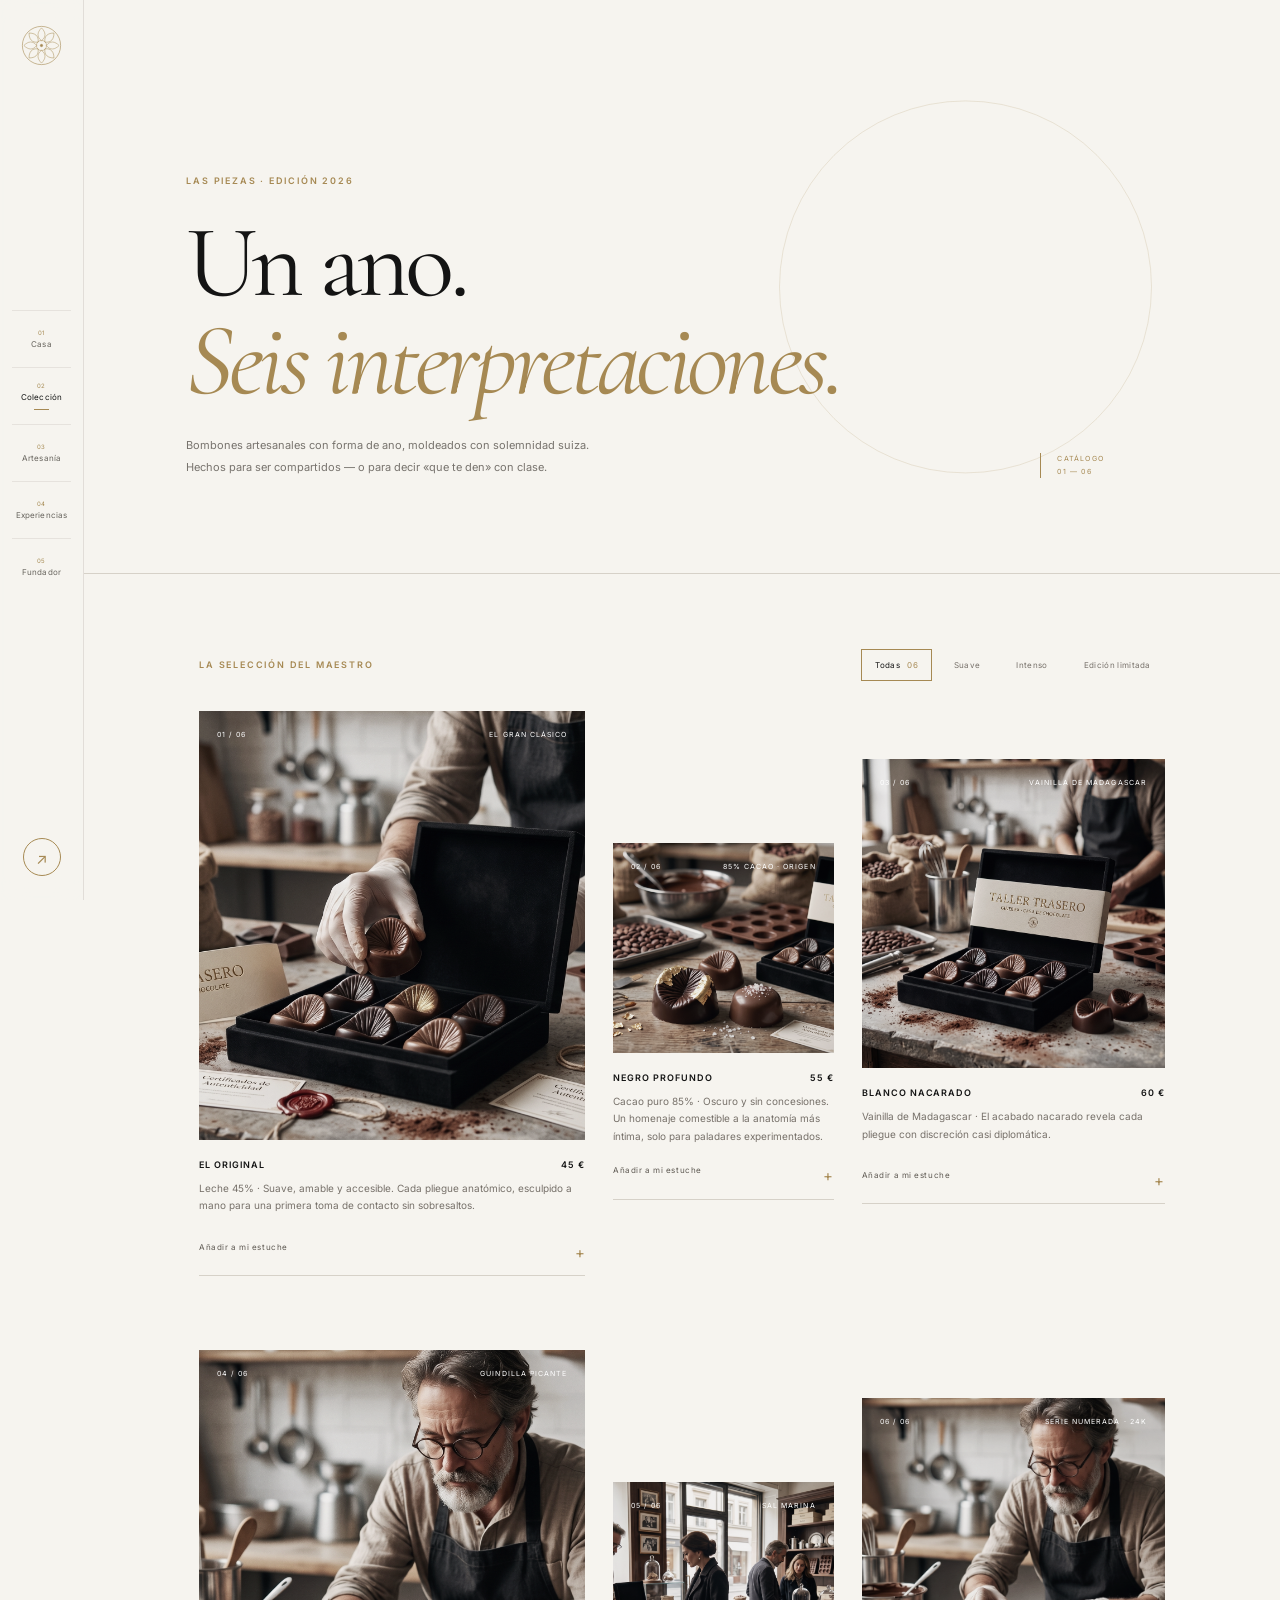
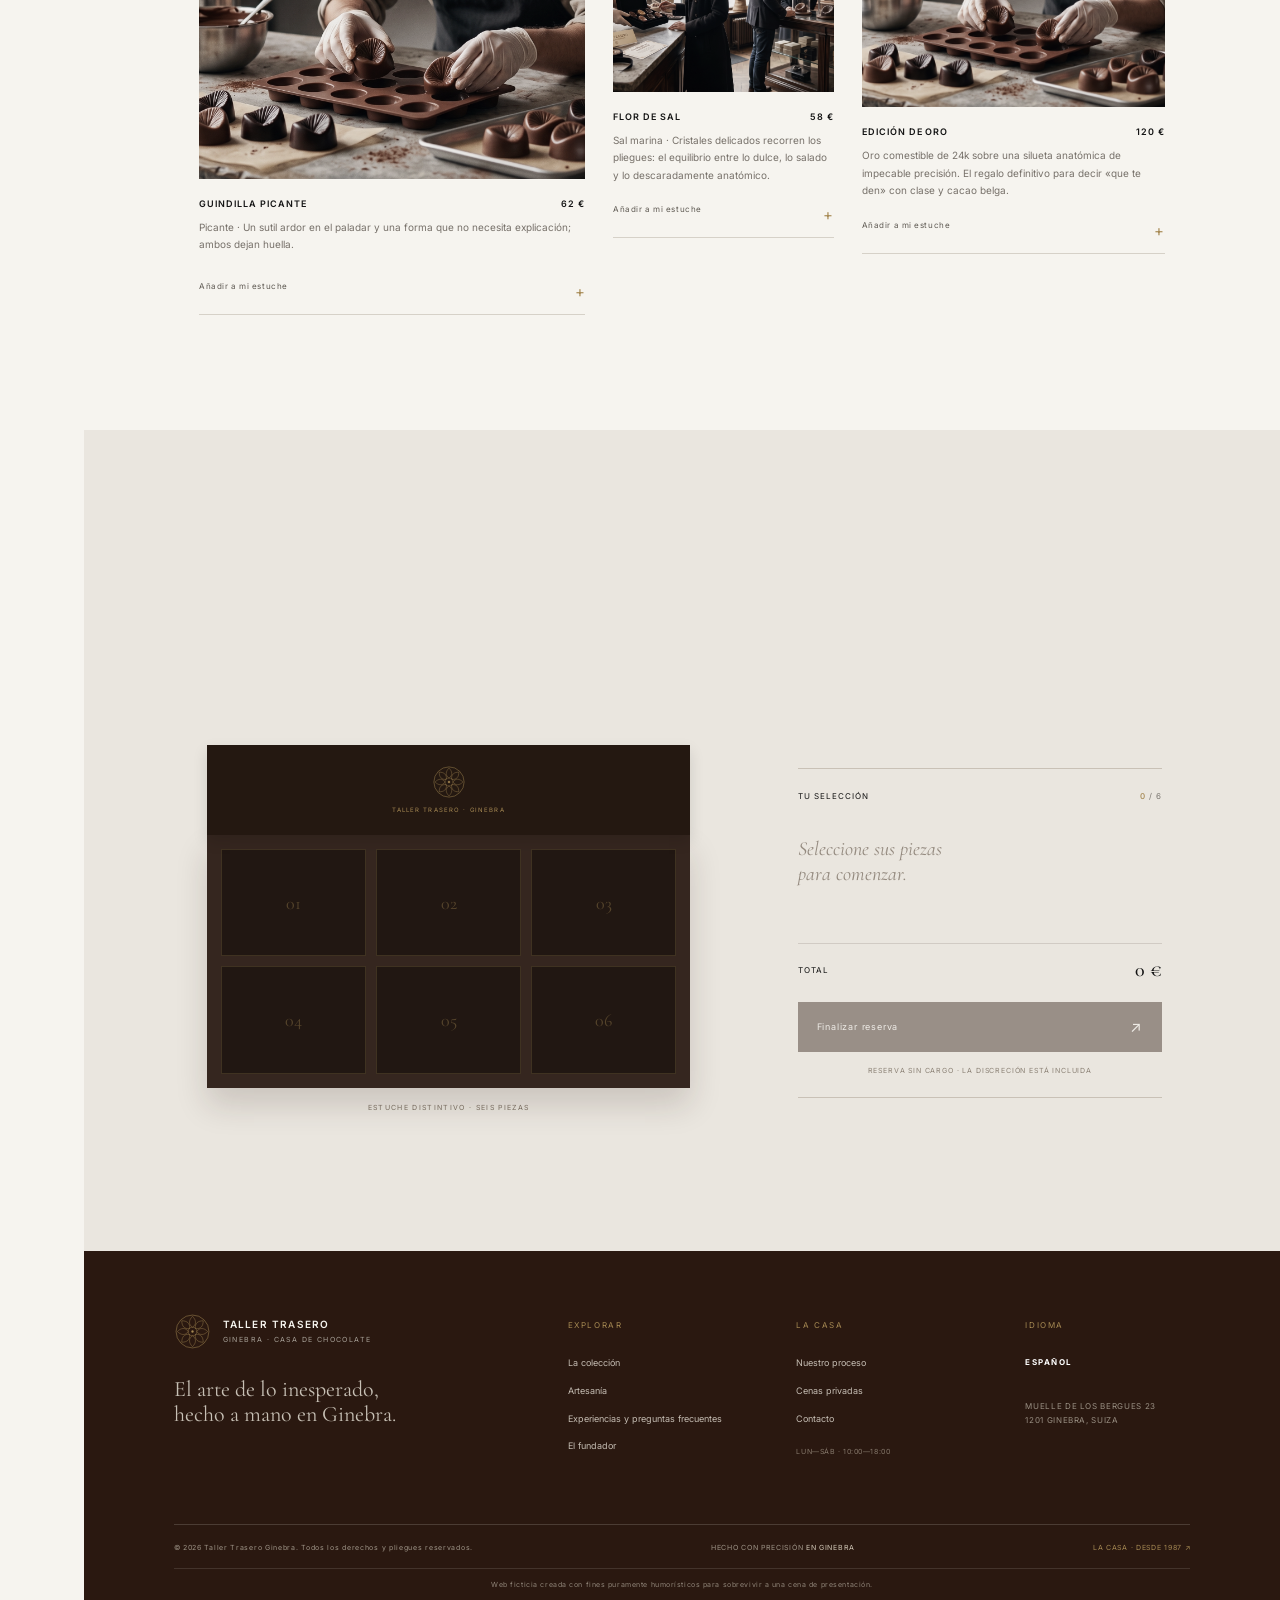
==== commit 7d9fe5e1: "Add files via upload" ====
--- a/coleccion.html
+++ b/coleccion.html
@@ -12,12 +12,12 @@
 <main><section class="page-hero collection-hero"><p class="eyebrow reveal">LAS PIEZAS · EDICIÓN 2026</p><h1 class="display reveal">Un ano.<br><em>Seis interpretaciones.</em></h1><p class="page-intro reveal">Bombones artesanales con forma de ano, moldeados con solemnidad suiza.<br>Hechos para ser compartidos — o para decir «que te den» con clase.</p><span class="page-hero-index">CATÁLOGO<br>01 — 06</span></section>
 <section class="catalog section-pad"><div class="catalog-toolbar"><p class="eyebrow reveal">LA SELECCIÓN DEL MAESTRO</p><div class="filters reveal" role="group" aria-label="Filtrar por intensidad"><button class="filter-button is-active" data-filter="all">Todas <span>06</span></button><button class="filter-button" data-filter="suave">Suave</button><button class="filter-button" data-filter="intenso">Intenso</button><button class="filter-button" data-filter="limited">Edición limitada</button></div></div>
 <div class="product-grid catalog-grid">
-<article class="product-card catalog-card reveal" data-intensity="suave" data-id="original" data-price="45"><div class="product-image"><img src="img/98.webp" alt="El Original, estuche de bombones artesanales con forma anatómica"><span class="product-number">01 / 06</span><span class="product-tag">EL GRAN CLÁSICO</span><span class="product-shine"></span></div><div class="product-meta"><span>EL ORIGINAL</span><span>45 €</span></div><p>Leche 45% · Suave, amable y accesible. Cada pliegue anatómico, esculpido a mano para una primera toma de contacto sin sobresaltos.</p><button class="add-piece" data-add="original">Añadir a mi estuche <span>+</span></button></article>
-<article class="product-card catalog-card reveal" data-intensity="intenso" data-id="noir" data-price="55"><div class="product-image"><img src="img/ano1.avif" alt="Negro Profundo, bombón de chocolate oscuro con forma anatómica"><span class="product-number">02 / 06</span><span class="product-tag">85% CACAO · ORIGEN</span><span class="product-shine"></span></div><div class="product-meta"><span>NEGRO PROFUNDO</span><span>55 €</span></div><p>Cacao puro 85% · Oscuro y sin concesiones. Un homenaje comestible a la anatomía más íntima, solo para paladares experimentados.</p><button class="add-piece" data-add="noir">Añadir a mi estuche <span>+</span></button></article>
-<article class="product-card catalog-card reveal" data-intensity="suave" data-id="blanc" data-price="60"><div class="product-image"><img src="img/98.webp" alt="Blanco Nacarado, primer plano de bombón con pliegues artesanales"><span class="product-number">03 / 06</span><span class="product-tag">VAINILLA DE MADAGASCAR</span><span class="product-shine"></span></div><div class="product-meta"><span>BLANCO NACARADO</span><span>60 €</span></div><p>Vainilla de Madagascar · El acabado nacarado revela cada pliegue con discreción casi diplomática.</p><button class="add-piece" data-add="blanc">Añadir a mi estuche <span>+</span></button></article>
-<article class="product-card catalog-card reveal" data-intensity="intenso" data-id="piment" data-price="62"><div class="product-image"><img src="https://images.unsplash.com/photo-1549007994-cb92caebd54b?auto=format&fit=crop&w=1000&q=88" alt="Guindilla Picante, bombón anatómico con chocolate picante"><span class="product-number">04 / 06</span><span class="product-tag">GUINDILLA PICANTE</span><span class="product-shine"></span></div><div class="product-meta"><span>GUINDILLA PICANTE</span><span>62 €</span></div><p>Picante · Un sutil ardor en el paladar y una forma que no necesita explicación; ambos dejan huella.</p><button class="add-piece" data-add="piment">Añadir a mi estuche <span>+</span></button></article>
-<article class="product-card catalog-card reveal" data-intensity="suave" data-id="fleur" data-price="58"><div class="product-image"><img src="img/eeb5a645-cfe2-4e63-8466-7c6f9b3dfd2b_16-9-discover-aspect-ratio_default_0.jpg" alt="Degustación de bombón artesanal Flor de Sal"><span class="product-number">05 / 06</span><span class="product-tag">SAL MARINA</span><span class="product-shine"></span></div><div class="product-meta"><span>FLOR DE SAL</span><span>58 €</span></div><p>Sal marina · Cristales delicados recorren los pliegues: el equilibrio entre lo dulce, lo salado y lo descaradamente anatómico.</p><button class="add-piece" data-add="fleur">Añadir a mi estuche <span>+</span></button></article>
-<article class="product-card catalog-card reveal" data-intensity="limited" data-id="or" data-price="120"><div class="product-image"><img src="img/98.webp" alt="Edición de Oro, bombón con forma anatómica y acabado dorado"><span class="product-number">06 / 06</span><span class="product-tag">SERIE NUMERADA · 24K</span><span class="product-shine"></span></div><div class="product-meta"><span>EDICIÓN DE ORO</span><span>120 €</span></div><p>Oro comestible de 24k sobre una silueta anatómica de impecable precisión. El regalo definitivo para decir «que te den» con clase y cacao belga.</p><button class="add-piece" data-add="or">Añadir a mi estuche <span>+</span></button></article>
+<article class="product-card catalog-card reveal" data-intensity="suave" data-id="original" data-price="45"><div class="product-image"><img src="img/Gemini_Generated_Image_m2tw5qm2tw5qm2tw.jpg" alt="El Original, estuche de bombones artesanales con forma anatómica"><span class="product-number">01 / 06</span><span class="product-tag">EL GRAN CLÁSICO</span><span class="product-shine"></span></div><div class="product-meta"><span>EL ORIGINAL</span><span>45 €</span></div><p>Leche 45% · Suave, amable y accesible. Cada pliegue anatómico, esculpido a mano para una primera toma de contacto sin sobresaltos.</p><button class="add-piece" data-add="original">Añadir a mi estuche <span>+</span></button></article>
+<article class="product-card catalog-card reveal" data-intensity="intenso" data-id="noir" data-price="55"><div class="product-image"><img src="img/Gemini_Generated_Image_mrk1ncmrk1ncmrk1.jpg" alt="Negro Profundo, bombón de chocolate oscuro con forma anatómica"><span class="product-number">02 / 06</span><span class="product-tag">85% CACAO · ORIGEN</span><span class="product-shine"></span></div><div class="product-meta"><span>NEGRO PROFUNDO</span><span>55 €</span></div><p>Cacao puro 85% · Oscuro y sin concesiones. Un homenaje comestible a la anatomía más íntima, solo para paladares experimentados.</p><button class="add-piece" data-add="noir">Añadir a mi estuche <span>+</span></button></article>
+<article class="product-card catalog-card reveal" data-intensity="suave" data-id="blanc" data-price="60"><div class="product-image"><img src="img/Gemini_Generated_Image_ydqknbydqknbydqk.jpg" alt="Blanco Nacarado, primer plano de bombón con pliegues artesanales"><span class="product-number">03 / 06</span><span class="product-tag">VAINILLA DE MADAGASCAR</span><span class="product-shine"></span></div><div class="product-meta"><span>BLANCO NACARADO</span><span>60 €</span></div><p>Vainilla de Madagascar · El acabado nacarado revela cada pliegue con discreción casi diplomática.</p><button class="add-piece" data-add="blanc">Añadir a mi estuche <span>+</span></button></article>
+<article class="product-card catalog-card reveal" data-intensity="intenso" data-id="piment" data-price="62"><div class="product-image"><img src="img/Gemini_Generated_Image_8p2git8p2git8p2g.jpg" alt="Guindilla Picante, bombón anatómico con chocolate picante"><span class="product-number">04 / 06</span><span class="product-tag">GUINDILLA PICANTE</span><span class="product-shine"></span></div><div class="product-meta"><span>GUINDILLA PICANTE</span><span>62 €</span></div><p>Picante · Un sutil ardor en el paladar y una forma que no necesita explicación; ambos dejan huella.</p><button class="add-piece" data-add="piment">Añadir a mi estuche <span>+</span></button></article>
+<article class="product-card catalog-card reveal" data-intensity="suave" data-id="fleur" data-price="58"><div class="product-image"><img src="img/Gemini_Generated_Image_6qxyse6qxyse6qxy (1).jpg" alt="Degustación de bombón artesanal Flor de Sal"><span class="product-number">05 / 06</span><span class="product-tag">SAL MARINA</span><span class="product-shine"></span></div><div class="product-meta"><span>FLOR DE SAL</span><span>58 €</span></div><p>Sal marina · Cristales delicados recorren los pliegues: el equilibrio entre lo dulce, lo salado y lo descaradamente anatómico.</p><button class="add-piece" data-add="fleur">Añadir a mi estuche <span>+</span></button></article>
+<article class="product-card catalog-card reveal" data-intensity="limited" data-id="or" data-price="120"><div class="product-image"><img src="img/Gemini_Generated_Image_8p2git8p2git8p2g.jpg" alt="Edición de Oro, bombón con forma anatómica y acabado dorado"><span class="product-number">06 / 06</span><span class="product-tag">SERIE NUMERADA · 24K</span><span class="product-shine"></span></div><div class="product-meta"><span>EDICIÓN DE ORO</span><span>120 €</span></div><p>Oro comestible de 24k sobre una silueta anatómica de impecable precisión. El regalo definitivo para decir «que te den» con clase y cacao belga.</p><button class="add-piece" data-add="or">Añadir a mi estuche <span>+</span></button></article>
 </div></section>
 <section class="box-builder section-pad" id="configurador"><div class="builder-heading"><p class="eyebrow reveal">TU ESTUCHE A MEDIDA</p><h2 class="display reveal">El arte de <em>elegir.</em></h2><p class="reveal">Componga su estuche de seis piezas. Una selección personal merece su propio ritual.</p></div><div class="builder-layout"><div class="box-display reveal"><div class="box-lid"><img class="box-seal" src="img/atelier-sceau.svg" alt=""><small>TALLER TRASERO · GINEBRA</small></div><div class="box-slots" aria-label="Contenido del estuche"><div class="box-slot" data-slot="0"><span>01</span></div><div class="box-slot" data-slot="1"><span>02</span></div><div class="box-slot" data-slot="2"><span>03</span></div><div class="box-slot" data-slot="3"><span>04</span></div><div class="box-slot" data-slot="4"><span>05</span></div><div class="box-slot" data-slot="5"><span>06</span></div></div><p class="box-caption">ESTUCHE DISTINTIVO · SEIS PIEZAS</p></div><div class="builder-summary reveal"><div class="summary-top"><span>TU SELECCIÓN</span><span class="box-count"><b id="box-count">0</b> / 6</span></div><div class="selected-list" id="selected-list"><p class="empty-selection">Seleccione sus piezas<br>para comenzar.</p></div><div class="summary-total"><span>TOTAL</span><b id="box-total">0 €</b></div><button class="button button-dark reserve-button" id="reserve-button" disabled><span>Finalizar reserva</span><i>↗</i></button><p class="builder-disclaimer">RESERVA SIN CARGO · LA DISCRECIÓN ESTÁ INCLUIDA</p></div></div></section></main>
 <div class="modal-backdrop" id="reservation-modal" aria-hidden="true"><div class="reservation-modal" role="dialog" aria-modal="true" aria-labelledby="modal-title"><button class="modal-close" aria-label="Cerrar">×</button><img class="modal-monogram" src="img/atelier-sceau.svg" alt=""><p class="eyebrow">RESERVA CONFIRMADA</p><h2 class="display" id="modal-title">Una elección<br><em>memorable.</em></h2><p>¡Enhorabuena! Tu caja de bombones de ano ha sido reservada (es broma, pero el hambre no). Como cortesía de la Casa, acabas de invitar oficialmente a una ronda de chupitos al creador de esta web en la cena de hoy.</p><span class="modal-signoff">GRACIAS POR TU GENEROSIDAD.</span><button class="button button-outline modal-done"><span>Volver a la colección</span><i>↗</i></button></div></div>
